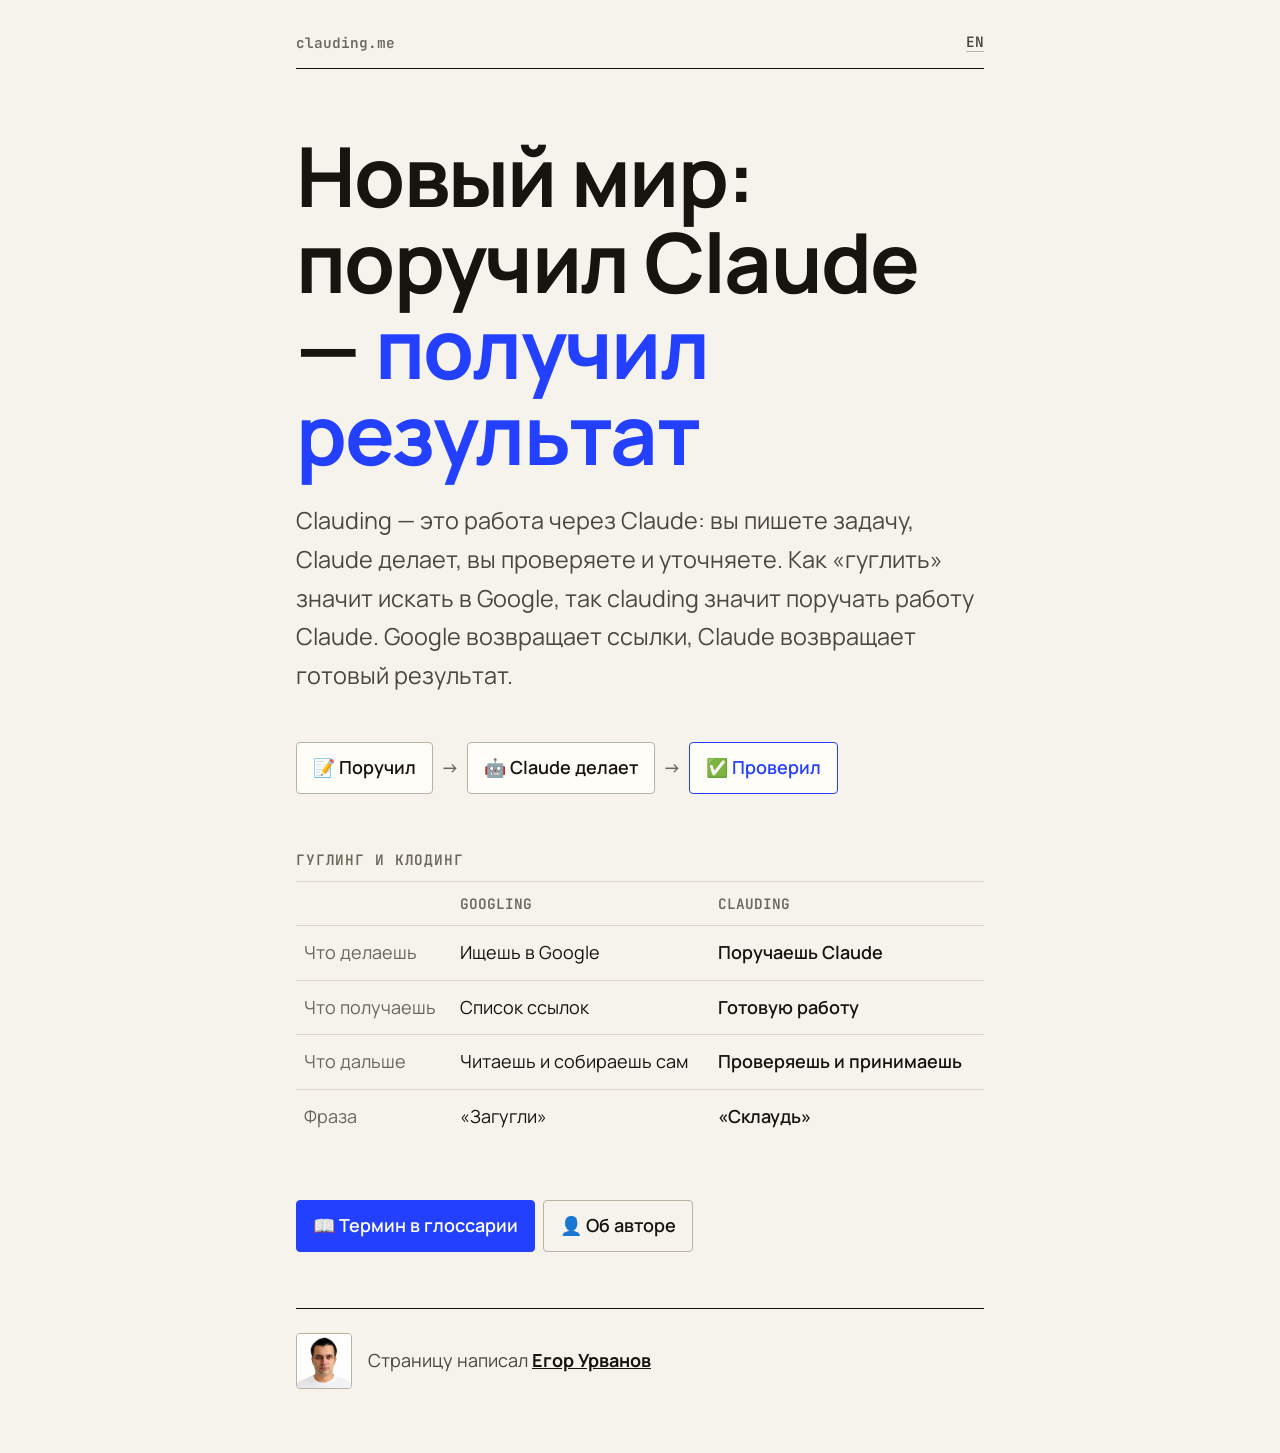
==== index.html @ 50341567 "Лендинг clauding.me: слоган, определение, аналогия с гуглингом (ru + en) Co-Authored-By: Claude Sonn" ====
<!doctype html>
<html lang="ru">
<head>
<meta charset="utf-8">
<meta name="viewport" content="width=device-width, initial-scale=1">
<title>Clauding — новый мир: поручил Claude, получил результат</title>
<meta name="description" content="Clauding — это работа через Claude: вы поручаете задачу, Claude делает, вы проверяете. Как «гуглить» значит искать в Google, так clauding значит поручать работу Claude.">
<link rel="canonical" href="https://clauding.me/">
<link rel="alternate" hreflang="ru" href="https://clauding.me/">
<link rel="alternate" hreflang="en" href="https://clauding.me/en/">
<link rel="icon" href="/favicon.svg" type="image/svg+xml">
<link rel="preconnect" href="https://fonts.googleapis.com"><link rel="preconnect" href="https://fonts.gstatic.com" crossorigin>
<link rel="stylesheet" href="https://fonts.googleapis.com/css2?family=Manrope:wght@400;600;700&family=JetBrains+Mono:wght@600&display=swap">
<link rel="stylesheet" href="/style.css">
<script type="application/ld+json">{"@context":"https://schema.org","@type":"DefinedTerm","name":"Clauding","description":"Clauding — это работа через Claude: вы поручаете задачу, Claude делает, вы проверяете. Как «гуглить» значит искать в Google, так clauding значит поручать работу Claude.","inDefinedTermSet":"https://urvanov.com/materials/glossary/","url":"https://clauding.me/","author":{"@type":"Person","name":"Егор Урванов","url":"https://urvanov.com/"}}</script>
</head>
<body>
<main>
<div class="top"><span>clauding.me</span><a href="/en/">EN</a></div>
<h1>Новый мир: поручил Claude — <em>получил результат</em></h1>
<p class="lead">Clauding — это работа через Claude: вы пишете задачу, Claude делает, вы проверяете и уточняете. Как «гуглить» значит искать в Google, так clauding значит поручать работу Claude. Google возвращает ссылки, Claude возвращает готовый результат.</p>
<ul class="flow"><li>📝 Поручил</li><li class="ar">→</li><li>🤖 Claude делает</li><li class="ar">→</li><li class="ok">✅ Проверил</li></ul>
<p class="lbl">Гуглинг и клодинг</p>
<table><tr><th></th><th>Googling</th><th>Clauding</th></tr><tr><td>Что делаешь</td><td>Ищешь в Google</td><td>Поручаешь Claude</td></tr><tr><td>Что получаешь</td><td>Список ссылок</td><td>Готовую работу</td></tr><tr><td>Что дальше</td><td>Читаешь и собираешь сам</td><td>Проверяешь и принимаешь</td></tr><tr><td>Фраза</td><td>«Загугли»</td><td>«Склаудь»</td></tr></table>
<div class="btns"><a class="btn p" href="https://urvanov.com/materials/glossary/clauding/">📖 Термин в глоссарии</a><a class="btn" href="https://urvanov.com/">👤 Об авторе</a></div>
<div class="by"><img src="/egor.jpg" alt="" width="56" height="56"><span>Страницу написал <a href="https://urvanov.com/">Егор Урванов</a></span></div>
</main>
</body>
</html>
---- style.css ----
:root{--bg:#f6f3ec;--surface:#fffdf8;--ink:#15140f;--ink-2:#4a473e;--ink-3:#6a675b;--line:#ddd7c9;--line-2:#b9b2a1;--accent:#2440ff;--on-accent:#fff}
@media (prefers-color-scheme:dark){:root:not([data-theme="light"]){--bg:#0e0e0c;--surface:#171714;--ink:#f0ede3;--ink-2:#c6c2b5;--ink-3:#9a968a;--line:#2d2c27;--line-2:#57554b;--accent:#8b9bff;--on-accent:#0e0e0c}}
*{box-sizing:border-box}
html,body{margin:0;background:var(--bg);color:var(--ink);font:18px/1.65 'Manrope','Inter',system-ui,sans-serif;-webkit-font-smoothing:antialiased}
main{max-width:720px;margin:0 auto;padding:32px 16px 64px}
.top{display:flex;justify-content:space-between;align-items:center;font:600 .8rem 'JetBrains Mono',ui-monospace,monospace;color:var(--ink-3);padding-bottom:16px;border-bottom:1px solid var(--ink)}
.top a{color:var(--ink-2);text-decoration:none;border-bottom:1px solid var(--line-2)}
.top a:hover{color:var(--ink);border-color:var(--accent)}
h1{font-size:clamp(2.4rem,9vw,4.6rem);line-height:1.04;letter-spacing:-.02em;margin:64px 0 24px;font-weight:700}
h1 em{font-style:normal;color:var(--accent)}
.lead{font-size:1.3rem;color:var(--ink-2);margin:0 0 48px;max-width:34em}
.flow{display:flex;flex-wrap:wrap;align-items:center;gap:8px;margin:0 0 56px;padding:0;list-style:none}
.flow li{padding:10px 16px;border:1px solid var(--line-2);border-radius:4px;background:var(--surface);font-weight:600}
.flow .ar{border:0;background:none;padding:0;color:var(--ink-3)}
.flow .ok{border-color:var(--accent);color:var(--accent)}
.lbl{font:600 .8rem 'JetBrains Mono',ui-monospace,monospace;color:var(--ink-3);text-transform:uppercase;letter-spacing:.06em;margin:0 0 12px}
table{width:100%;border-collapse:collapse;margin:0 0 56px;font-size:1rem}
th,td{text-align:left;padding:12px 8px;border-top:1px solid var(--line)}
th{font:600 .8rem 'JetBrains Mono',ui-monospace,monospace;color:var(--ink-3);text-transform:uppercase}
td:first-child{color:var(--ink-3)}
td:last-child{font-weight:600}
.btns{display:flex;flex-wrap:wrap;gap:8px;margin:0 0 56px}
.btn{display:inline-block;padding:10px 16px;border:1px solid var(--line-2);border-radius:4px;color:var(--ink);text-decoration:none;font-weight:600;font-size:1rem}
.btn:hover{border-color:var(--accent)}
.btn.p{background:var(--accent);border-color:var(--accent);color:var(--on-accent)}
.by{display:flex;align-items:center;gap:16px;padding-top:24px;border-top:1px solid var(--ink);font-size:1rem;color:var(--ink-2)}
.by img{width:56px;height:56px;border-radius:4px;object-fit:cover;border:1px solid var(--line-2)}
.by a{color:var(--ink);font-weight:700}
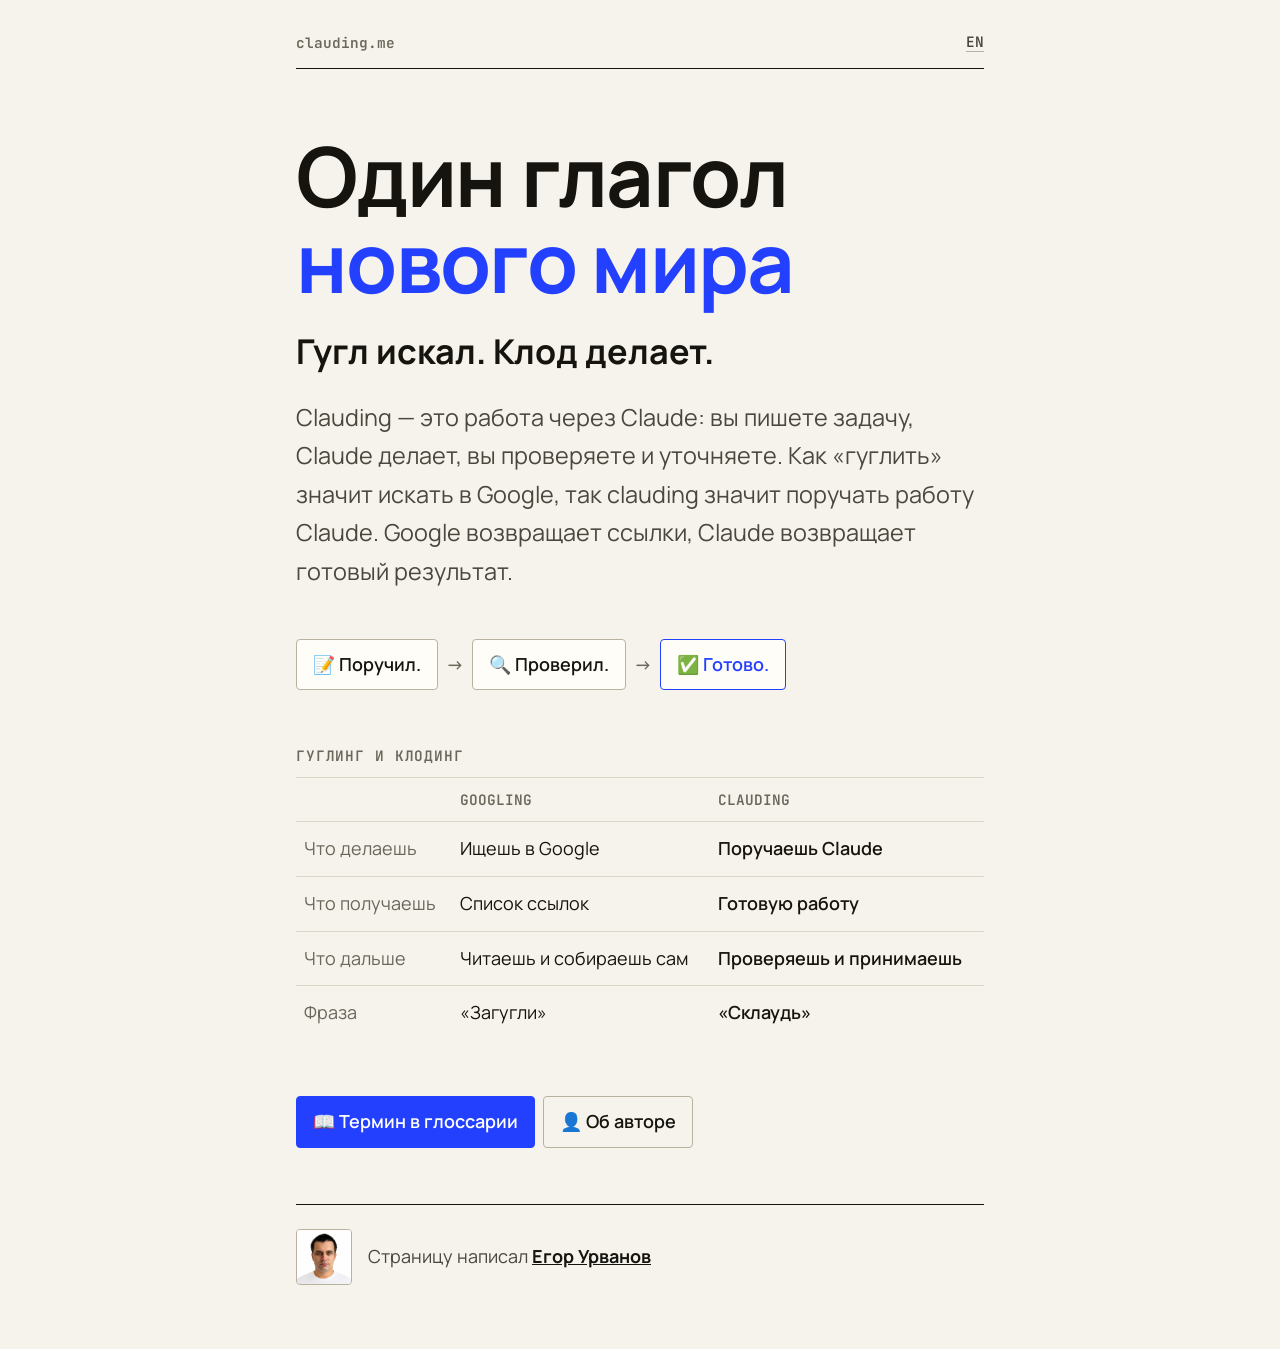
==== commit 6ff68220: "Лозунг «Один глагол нового мира», подзаголовок «Гугл искал. Клод делает.», цепочка «Поручил. Провери" ====
--- a/index.html
+++ b/index.html
@@ -3,7 +3,7 @@
 <head>
 <meta charset="utf-8">
 <meta name="viewport" content="width=device-width, initial-scale=1">
-<title>Clauding — новый мир: поручил Claude, получил результат</title>
+<title>Clauding — один глагол нового мира: Гугл искал, Клод делает</title>
 <meta name="description" content="Clauding — это работа через Claude: вы поручаете задачу, Claude делает, вы проверяете. Как «гуглить» значит искать в Google, так clauding значит поручать работу Claude.">
 <link rel="canonical" href="https://clauding.me/">
 <link rel="alternate" hreflang="ru" href="https://clauding.me/">
@@ -17,9 +17,10 @@
 <body>
 <main>
 <div class="top"><span>clauding.me</span><a href="/en/">EN</a></div>
-<h1>Новый мир: поручил Claude — <em>получил результат</em></h1>
+<h1>Один глагол <em>нового мира</em></h1>
+<p class="sub">Гугл искал. Клод делает.</p>
 <p class="lead">Clauding — это работа через Claude: вы пишете задачу, Claude делает, вы проверяете и уточняете. Как «гуглить» значит искать в Google, так clauding значит поручать работу Claude. Google возвращает ссылки, Claude возвращает готовый результат.</p>
-<ul class="flow"><li>📝 Поручил</li><li class="ar">→</li><li>🤖 Claude делает</li><li class="ar">→</li><li class="ok">✅ Проверил</li></ul>
+<ul class="flow"><li>📝 Поручил.</li><li class="ar">→</li><li>🔍 Проверил.</li><li class="ar">→</li><li class="ok">✅ Готово.</li></ul>
 <p class="lbl">Гуглинг и клодинг</p>
 <table><tr><th></th><th>Googling</th><th>Clauding</th></tr><tr><td>Что делаешь</td><td>Ищешь в Google</td><td>Поручаешь Claude</td></tr><tr><td>Что получаешь</td><td>Список ссылок</td><td>Готовую работу</td></tr><tr><td>Что дальше</td><td>Читаешь и собираешь сам</td><td>Проверяешь и принимаешь</td></tr><tr><td>Фраза</td><td>«Загугли»</td><td>«Склаудь»</td></tr></table>
 <div class="btns"><a class="btn p" href="https://urvanov.com/materials/glossary/clauding/">📖 Термин в глоссарии</a><a class="btn" href="https://urvanov.com/">👤 Об авторе</a></div>
--- a/style.css
+++ b/style.css
@@ -8,6 +8,7 @@
 .top a:hover{color:var(--ink);border-color:var(--accent)}
 h1{font-size:clamp(2.4rem,9vw,4.6rem);line-height:1.04;letter-spacing:-.02em;margin:64px 0 24px;font-weight:700}
 h1 em{font-style:normal;color:var(--accent)}
+.sub{font-size:clamp(1.4rem,3.6vw,1.9rem);font-weight:700;line-height:1.3;margin:0 0 24px}
 .lead{font-size:1.3rem;color:var(--ink-2);margin:0 0 48px;max-width:34em}
 .flow{display:flex;flex-wrap:wrap;align-items:center;gap:8px;margin:0 0 56px;padding:0;list-style:none}
 .flow li{padding:10px 16px;border:1px solid var(--line-2);border-radius:4px;background:var(--surface);font-weight:600}
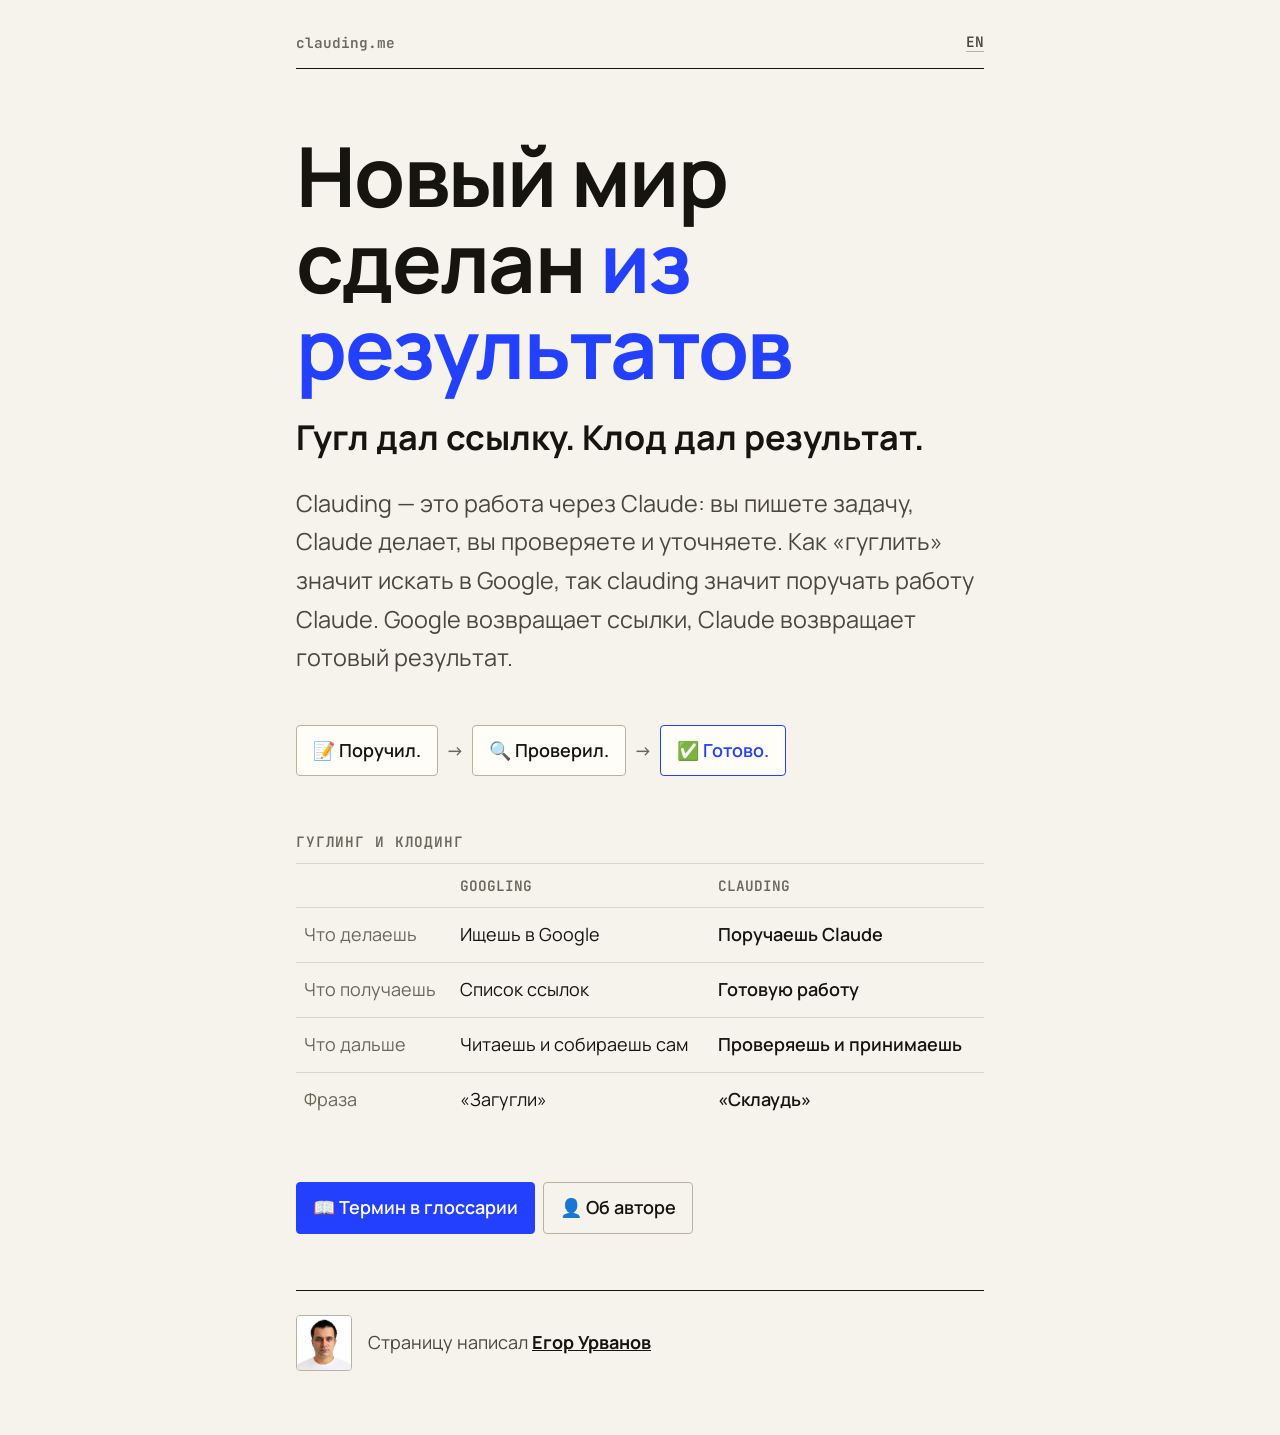
==== commit eabf2175: "Лозунг «Новый мир сделан из результатов», подзаголовок «Гугл дал ссылку. Клод дал результат.» (ru + " ====
--- a/index.html
+++ b/index.html
@@ -3,7 +3,7 @@
 <head>
 <meta charset="utf-8">
 <meta name="viewport" content="width=device-width, initial-scale=1">
-<title>Clauding — один глагол нового мира: Гугл искал, Клод делает</title>
+<title>Clauding — новый мир сделан из результатов</title>
 <meta name="description" content="Clauding — это работа через Claude: вы поручаете задачу, Claude делает, вы проверяете. Как «гуглить» значит искать в Google, так clauding значит поручать работу Claude.">
 <link rel="canonical" href="https://clauding.me/">
 <link rel="alternate" hreflang="ru" href="https://clauding.me/">
@@ -17,8 +17,8 @@
 <body>
 <main>
 <div class="top"><span>clauding.me</span><a href="/en/">EN</a></div>
-<h1>Один глагол <em>нового мира</em></h1>
-<p class="sub">Гугл искал. Клод делает.</p>
+<h1>Новый мир сделан <em>из результатов</em></h1>
+<p class="sub">Гугл дал ссылку. Клод дал результат.</p>
 <p class="lead">Clauding — это работа через Claude: вы пишете задачу, Claude делает, вы проверяете и уточняете. Как «гуглить» значит искать в Google, так clauding значит поручать работу Claude. Google возвращает ссылки, Claude возвращает готовый результат.</p>
 <ul class="flow"><li>📝 Поручил.</li><li class="ar">→</li><li>🔍 Проверил.</li><li class="ar">→</li><li class="ok">✅ Готово.</li></ul>
 <p class="lbl">Гуглинг и клодинг</p>
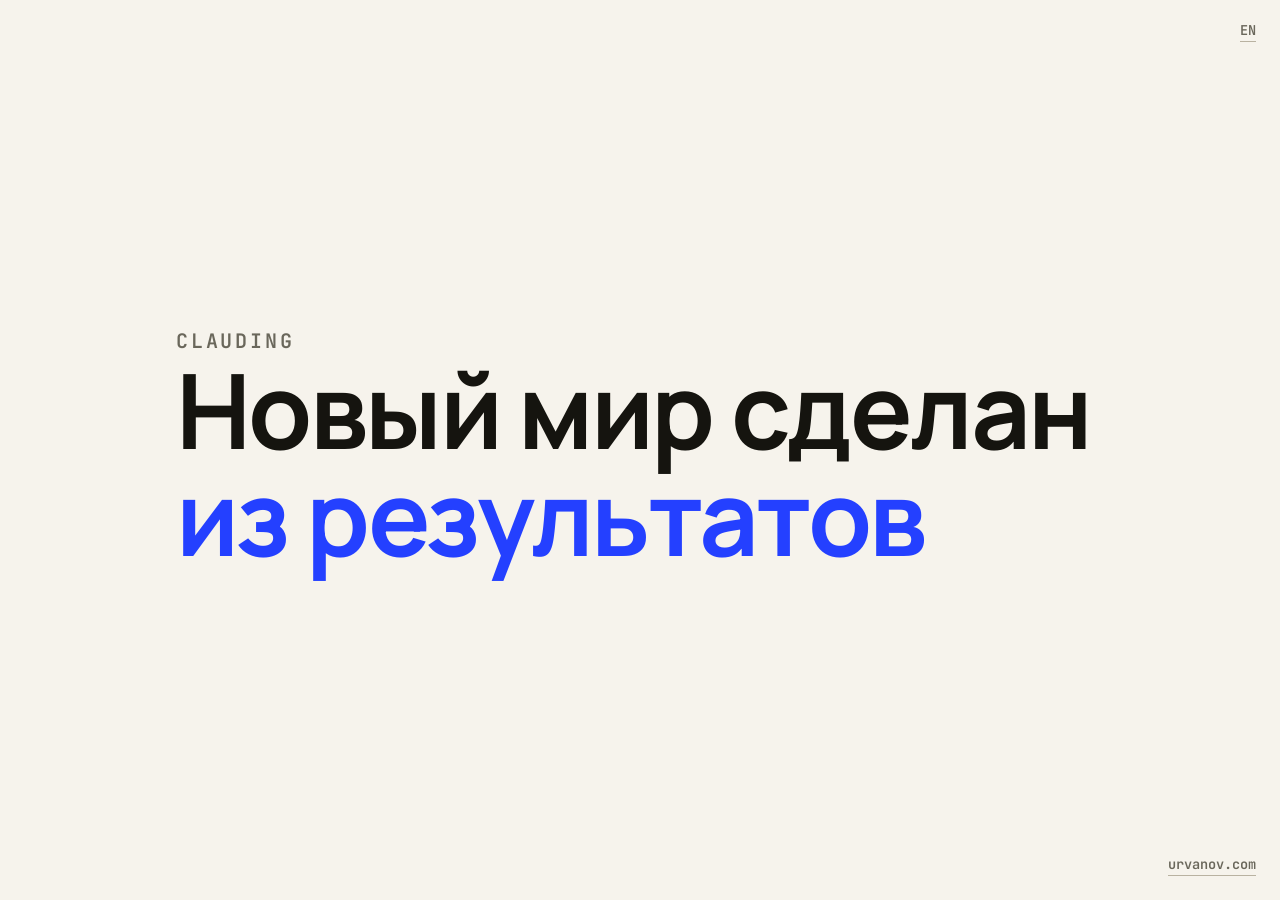
==== commit 1e850d74: "Только слово, лозунг и ссылка в углу: убраны определение, таблица, кнопки и подпись Co-Authored-By: " ====
--- a/index.html
+++ b/index.html
@@ -10,21 +10,16 @@
 <link rel="alternate" hreflang="en" href="https://clauding.me/en/">
 <link rel="icon" href="/favicon.svg" type="image/svg+xml">
 <link rel="preconnect" href="https://fonts.googleapis.com"><link rel="preconnect" href="https://fonts.gstatic.com" crossorigin>
-<link rel="stylesheet" href="https://fonts.googleapis.com/css2?family=Manrope:wght@400;600;700&family=JetBrains+Mono:wght@600&display=swap">
+<link rel="stylesheet" href="https://fonts.googleapis.com/css2?family=Manrope:wght@700&family=JetBrains+Mono:wght@600&display=swap">
 <link rel="stylesheet" href="/style.css">
 <script type="application/ld+json">{"@context":"https://schema.org","@type":"DefinedTerm","name":"Clauding","description":"Clauding — это работа через Claude: вы поручаете задачу, Claude делает, вы проверяете. Как «гуглить» значит искать в Google, так clauding значит поручать работу Claude.","inDefinedTermSet":"https://urvanov.com/materials/glossary/","url":"https://clauding.me/","author":{"@type":"Person","name":"Егор Урванов","url":"https://urvanov.com/"}}</script>
 </head>
 <body>
+<a class="lang" href="/en/">EN</a>
 <main>
-<div class="top"><span>clauding.me</span><a href="/en/">EN</a></div>
+<p class="word">Clauding</p>
 <h1>Новый мир сделан <em>из результатов</em></h1>
-<p class="sub">Гугл дал ссылку. Клод дал результат.</p>
-<p class="lead">Clauding — это работа через Claude: вы пишете задачу, Claude делает, вы проверяете и уточняете. Как «гуглить» значит искать в Google, так clauding значит поручать работу Claude. Google возвращает ссылки, Claude возвращает готовый результат.</p>
-<ul class="flow"><li>📝 Поручил.</li><li class="ar">→</li><li>🔍 Проверил.</li><li class="ar">→</li><li class="ok">✅ Готово.</li></ul>
-<p class="lbl">Гуглинг и клодинг</p>
-<table><tr><th></th><th>Googling</th><th>Clauding</th></tr><tr><td>Что делаешь</td><td>Ищешь в Google</td><td>Поручаешь Claude</td></tr><tr><td>Что получаешь</td><td>Список ссылок</td><td>Готовую работу</td></tr><tr><td>Что дальше</td><td>Читаешь и собираешь сам</td><td>Проверяешь и принимаешь</td></tr><tr><td>Фраза</td><td>«Загугли»</td><td>«Склаудь»</td></tr></table>
-<div class="btns"><a class="btn p" href="https://urvanov.com/materials/glossary/clauding/">📖 Термин в глоссарии</a><a class="btn" href="https://urvanov.com/">👤 Об авторе</a></div>
-<div class="by"><img src="/egor.jpg" alt="" width="56" height="56"><span>Страницу написал <a href="https://urvanov.com/">Егор Урванов</a></span></div>
 </main>
+<a class="corner" href="https://urvanov.com/materials/glossary/clauding/">urvanov.com</a>
 </body>
 </html>
--- a/style.css
+++ b/style.css
@@ -1,29 +1,13 @@
-:root{--bg:#f6f3ec;--surface:#fffdf8;--ink:#15140f;--ink-2:#4a473e;--ink-3:#6a675b;--line:#ddd7c9;--line-2:#b9b2a1;--accent:#2440ff;--on-accent:#fff}
-@media (prefers-color-scheme:dark){:root:not([data-theme="light"]){--bg:#0e0e0c;--surface:#171714;--ink:#f0ede3;--ink-2:#c6c2b5;--ink-3:#9a968a;--line:#2d2c27;--line-2:#57554b;--accent:#8b9bff;--on-accent:#0e0e0c}}
+:root{--bg:#f6f3ec;--ink:#15140f;--ink-3:#6a675b;--line-2:#b9b2a1;--accent:#2440ff}
+@media (prefers-color-scheme:dark){:root:not([data-theme="light"]){--bg:#0e0e0c;--ink:#f0ede3;--ink-3:#9a968a;--line-2:#57554b;--accent:#8b9bff}}
 *{box-sizing:border-box}
-html,body{margin:0;background:var(--bg);color:var(--ink);font:18px/1.65 'Manrope','Inter',system-ui,sans-serif;-webkit-font-smoothing:antialiased}
-main{max-width:720px;margin:0 auto;padding:32px 16px 64px}
-.top{display:flex;justify-content:space-between;align-items:center;font:600 .8rem 'JetBrains Mono',ui-monospace,monospace;color:var(--ink-3);padding-bottom:16px;border-bottom:1px solid var(--ink)}
-.top a{color:var(--ink-2);text-decoration:none;border-bottom:1px solid var(--line-2)}
-.top a:hover{color:var(--ink);border-color:var(--accent)}
-h1{font-size:clamp(2.4rem,9vw,4.6rem);line-height:1.04;letter-spacing:-.02em;margin:64px 0 24px;font-weight:700}
+html,body{margin:0;min-height:100%;background:var(--bg);color:var(--ink);font-family:'Manrope','Inter',system-ui,sans-serif;-webkit-font-smoothing:antialiased}
+body{min-height:100vh;display:flex;flex-direction:column}
+main{flex:1;display:flex;flex-direction:column;justify-content:center;max-width:960px;width:100%;margin:0 auto;padding:96px 16px}
+.word{margin:0 0 .25em;font:600 clamp(1rem,2.2vw,1.25rem)/1 'JetBrains Mono',ui-monospace,monospace;letter-spacing:.14em;text-transform:uppercase;color:var(--ink-3)}
+h1{margin:0;font-size:clamp(2.8rem,10vw,6.5rem);line-height:1.02;letter-spacing:-.025em;font-weight:700}
 h1 em{font-style:normal;color:var(--accent)}
-.sub{font-size:clamp(1.4rem,3.6vw,1.9rem);font-weight:700;line-height:1.3;margin:0 0 24px}
-.lead{font-size:1.3rem;color:var(--ink-2);margin:0 0 48px;max-width:34em}
-.flow{display:flex;flex-wrap:wrap;align-items:center;gap:8px;margin:0 0 56px;padding:0;list-style:none}
-.flow li{padding:10px 16px;border:1px solid var(--line-2);border-radius:4px;background:var(--surface);font-weight:600}
-.flow .ar{border:0;background:none;padding:0;color:var(--ink-3)}
-.flow .ok{border-color:var(--accent);color:var(--accent)}
-.lbl{font:600 .8rem 'JetBrains Mono',ui-monospace,monospace;color:var(--ink-3);text-transform:uppercase;letter-spacing:.06em;margin:0 0 12px}
-table{width:100%;border-collapse:collapse;margin:0 0 56px;font-size:1rem}
-th,td{text-align:left;padding:12px 8px;border-top:1px solid var(--line)}
-th{font:600 .8rem 'JetBrains Mono',ui-monospace,monospace;color:var(--ink-3);text-transform:uppercase}
-td:first-child{color:var(--ink-3)}
-td:last-child{font-weight:600}
-.btns{display:flex;flex-wrap:wrap;gap:8px;margin:0 0 56px}
-.btn{display:inline-block;padding:10px 16px;border:1px solid var(--line-2);border-radius:4px;color:var(--ink);text-decoration:none;font-weight:600;font-size:1rem}
-.btn:hover{border-color:var(--accent)}
-.btn.p{background:var(--accent);border-color:var(--accent);color:var(--on-accent)}
-.by{display:flex;align-items:center;gap:16px;padding-top:24px;border-top:1px solid var(--ink);font-size:1rem;color:var(--ink-2)}
-.by img{width:56px;height:56px;border-radius:4px;object-fit:cover;border:1px solid var(--line-2)}
-.by a{color:var(--ink);font-weight:700}
+.lang,.corner{position:fixed;font:600 .85rem/1 'JetBrains Mono',ui-monospace,monospace;color:var(--ink-3);text-decoration:none;border-bottom:1px solid var(--line-2);padding-bottom:3px}
+.lang{top:24px;right:24px}
+.corner{bottom:24px;right:24px}
+.lang:hover,.corner:hover{color:var(--ink);border-color:var(--accent)}
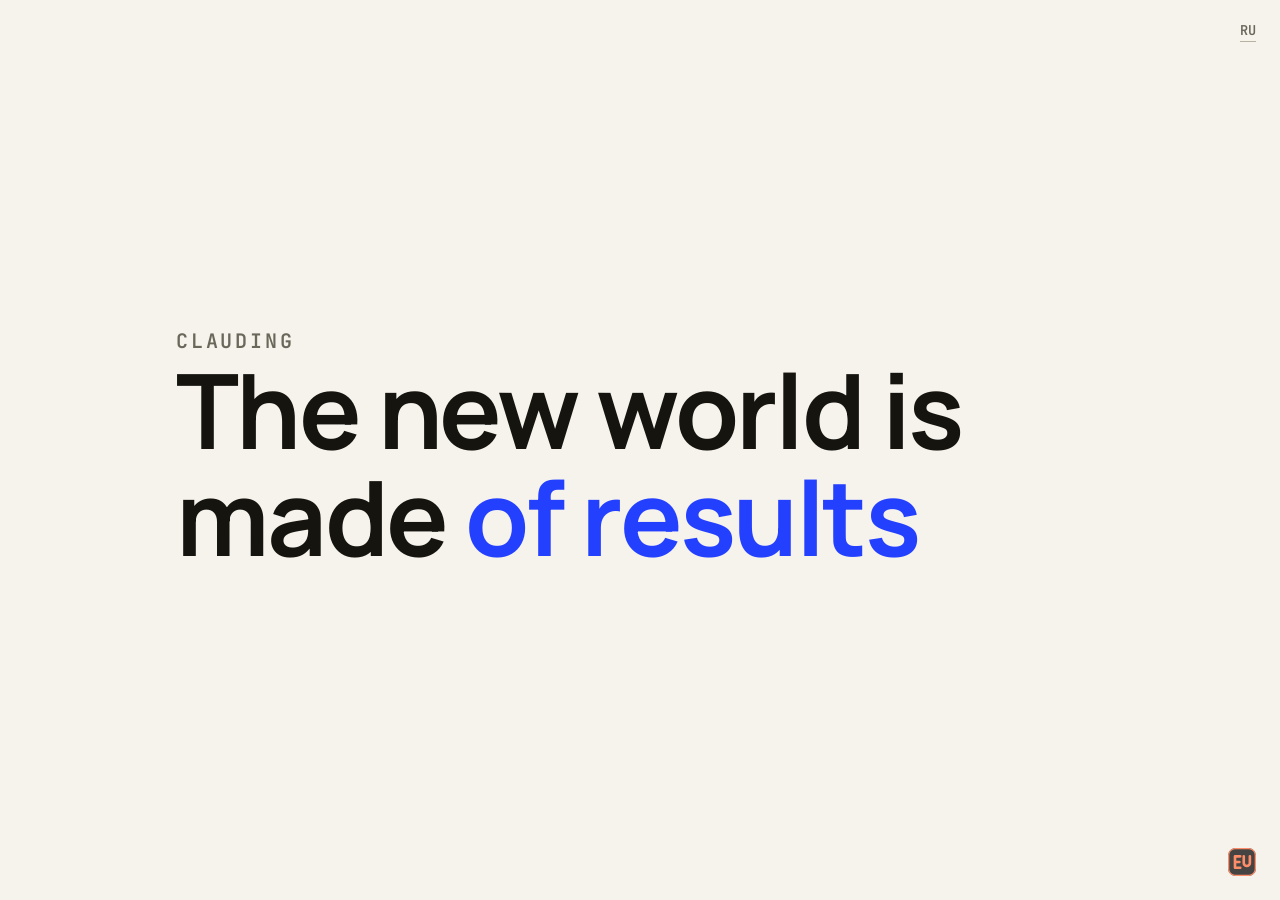
==== commit d6e606b2: "Английский в корне, русский на /ru/; ссылка в углу — иконка сайта вместо текста Co-Authored-By: Clau" ====
--- a/index.html
+++ b/index.html
@@ -1,25 +1,25 @@
 <!doctype html>
-<html lang="ru">
+<html lang="en">
 <head>
 <meta charset="utf-8">
 <meta name="viewport" content="width=device-width, initial-scale=1">
-<title>Clauding — новый мир сделан из результатов</title>
-<meta name="description" content="Clauding — это работа через Claude: вы поручаете задачу, Claude делает, вы проверяете. Как «гуглить» значит искать в Google, так clauding значит поручать работу Claude.">
+<title>Clauding: the new world is made of results</title>
+<meta name="description" content="Clauding means working through Claude: you hand over the task, Claude does it, you review it. As “to google” means to search with Google, clauding means to hand work to Claude.">
 <link rel="canonical" href="https://clauding.me/">
-<link rel="alternate" hreflang="ru" href="https://clauding.me/">
-<link rel="alternate" hreflang="en" href="https://clauding.me/en/">
+<link rel="alternate" hreflang="ru" href="https://clauding.me/ru/">
+<link rel="alternate" hreflang="en" href="https://clauding.me/"><link rel="alternate" hreflang="x-default" href="https://clauding.me/">
 <link rel="icon" href="/favicon.svg" type="image/svg+xml">
 <link rel="preconnect" href="https://fonts.googleapis.com"><link rel="preconnect" href="https://fonts.gstatic.com" crossorigin>
 <link rel="stylesheet" href="https://fonts.googleapis.com/css2?family=Manrope:wght@700&family=JetBrains+Mono:wght@600&display=swap">
 <link rel="stylesheet" href="/style.css">
-<script type="application/ld+json">{"@context":"https://schema.org","@type":"DefinedTerm","name":"Clauding","description":"Clauding — это работа через Claude: вы поручаете задачу, Claude делает, вы проверяете. Как «гуглить» значит искать в Google, так clauding значит поручать работу Claude.","inDefinedTermSet":"https://urvanov.com/materials/glossary/","url":"https://clauding.me/","author":{"@type":"Person","name":"Егор Урванов","url":"https://urvanov.com/"}}</script>
+<script type="application/ld+json">{"@context":"https://schema.org","@type":"DefinedTerm","name":"Clauding","description":"Clauding means working through Claude: you hand over the task, Claude does it, you review it. As “to google” means to search with Google, clauding means to hand work to Claude.","inDefinedTermSet":"https://urvanov.com/materials/glossary/","url":"https://clauding.me/","author":{"@type":"Person","name":"Egor Urvanov","url":"https://urvanov.com/"}}</script>
 </head>
 <body>
-<a class="lang" href="/en/">EN</a>
+<a class="lang" href="/ru/">RU</a>
 <main>
 <p class="word">Clauding</p>
-<h1>Новый мир сделан <em>из результатов</em></h1>
+<h1>The new world is made <em>of results</em></h1>
 </main>
-<a class="corner" href="https://urvanov.com/materials/glossary/clauding/">urvanov.com</a>
+<a class="corner" href="https://urvanov.com/en/materials/glossary/clauding/" aria-label="urvanov.com" title="urvanov.com"><img src="/favicon.svg" alt="" width="28" height="28"></a>
 </body>
 </html>
--- a/style.css
+++ b/style.css
@@ -7,7 +7,8 @@
 .word{margin:0 0 .25em;font:600 clamp(1rem,2.2vw,1.25rem)/1 'JetBrains Mono',ui-monospace,monospace;letter-spacing:.14em;text-transform:uppercase;color:var(--ink-3)}
 h1{margin:0;font-size:clamp(2.8rem,10vw,6.5rem);line-height:1.02;letter-spacing:-.025em;font-weight:700}
 h1 em{font-style:normal;color:var(--accent)}
-.lang,.corner{position:fixed;font:600 .85rem/1 'JetBrains Mono',ui-monospace,monospace;color:var(--ink-3);text-decoration:none;border-bottom:1px solid var(--line-2);padding-bottom:3px}
-.lang{top:24px;right:24px}
-.corner{bottom:24px;right:24px}
-.lang:hover,.corner:hover{color:var(--ink);border-color:var(--accent)}
+.lang{position:fixed;top:24px;right:24px;font:600 .85rem/1 'JetBrains Mono',ui-monospace,monospace;color:var(--ink-3);text-decoration:none;border-bottom:1px solid var(--line-2);padding-bottom:3px}
+.corner{position:fixed;bottom:24px;right:24px;display:block;line-height:0;opacity:.75}
+.corner img{display:block;width:28px;height:28px;border-radius:7px}
+.lang:hover{color:var(--ink);border-color:var(--accent)}
+.corner:hover{opacity:1}
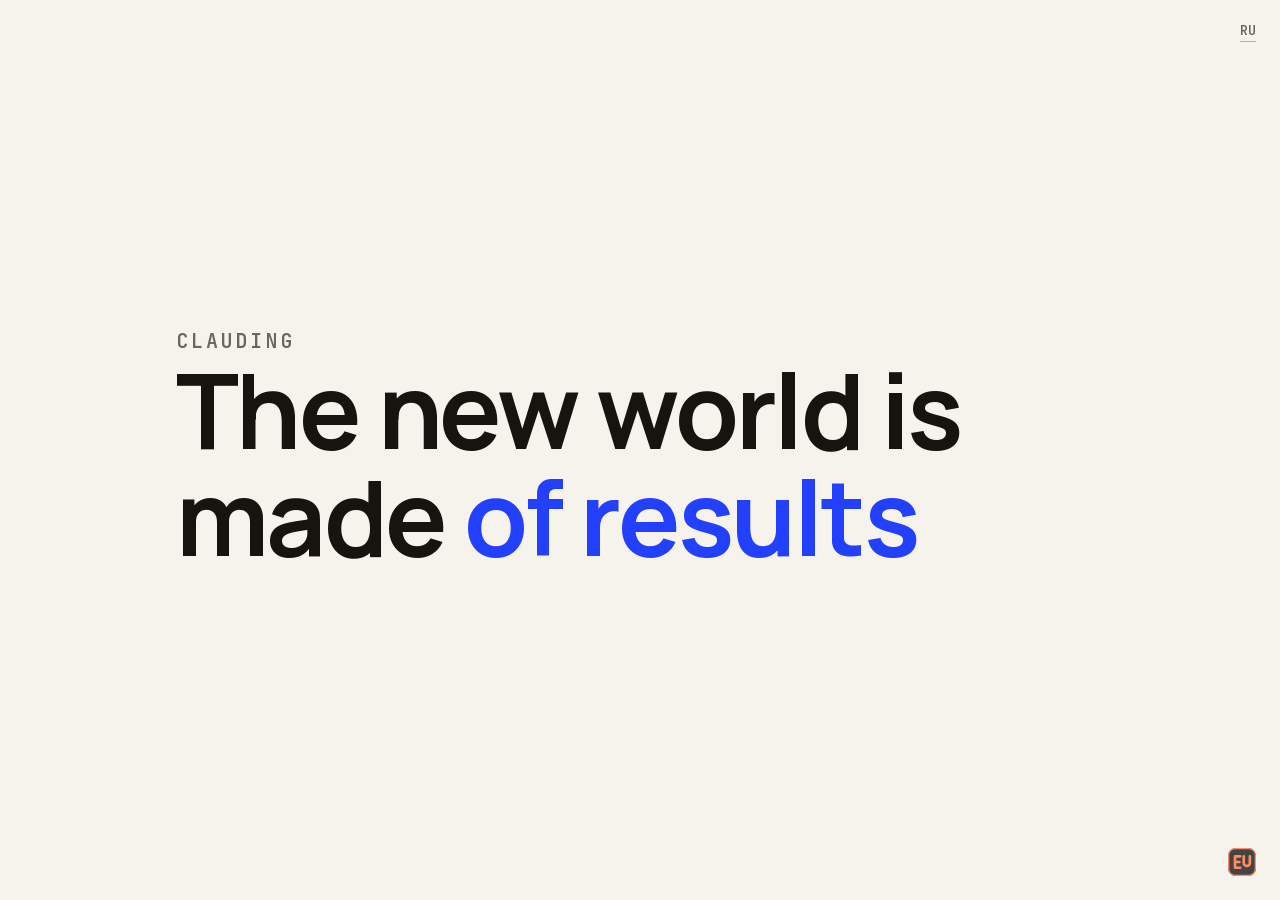
==== commit 3935fc2c: "Шрифты на самом сайте, обрезаны до нужных букв и грузятся заранее: заголовок больше не прыгает Co-Au" ====
--- a/index.html
+++ b/index.html
@@ -9,8 +9,8 @@
 <link rel="alternate" hreflang="ru" href="https://clauding.me/ru/">
 <link rel="alternate" hreflang="en" href="https://clauding.me/"><link rel="alternate" hreflang="x-default" href="https://clauding.me/">
 <link rel="icon" href="/favicon.svg" type="image/svg+xml">
-<link rel="preconnect" href="https://fonts.googleapis.com"><link rel="preconnect" href="https://fonts.gstatic.com" crossorigin>
-<link rel="stylesheet" href="https://fonts.googleapis.com/css2?family=Manrope:wght@700&family=JetBrains+Mono:wght@600&display=swap">
+<link rel="preload" href="/fonts/manrope-700.woff2" as="font" type="font/woff2" crossorigin>
+<link rel="preload" href="/fonts/jbmono-600.woff2" as="font" type="font/woff2" crossorigin>
 <link rel="stylesheet" href="/style.css">
 <script type="application/ld+json">{"@context":"https://schema.org","@type":"DefinedTerm","name":"Clauding","description":"Clauding means working through Claude: you hand over the task, Claude does it, you review it. As “to google” means to search with Google, clauding means to hand work to Claude.","inDefinedTermSet":"https://urvanov.com/materials/glossary/","url":"https://clauding.me/","author":{"@type":"Person","name":"Egor Urvanov","url":"https://urvanov.com/"}}</script>
 </head>
--- a/style.css
+++ b/style.css
@@ -1,3 +1,5 @@
+@font-face{font-family:'Manrope';font-weight:700;font-display:block;src:url(/fonts/manrope-700.woff2) format('woff2')}
+@font-face{font-family:'JetBrains Mono';font-weight:600;font-display:block;src:url(/fonts/jbmono-600.woff2) format('woff2')}
 :root{--bg:#f6f3ec;--ink:#15140f;--ink-3:#6a675b;--line-2:#b9b2a1;--accent:#2440ff}
 @media (prefers-color-scheme:dark){:root:not([data-theme="light"]){--bg:#0e0e0c;--ink:#f0ede3;--ink-3:#9a968a;--line-2:#57554b;--accent:#8b9bff}}
 *{box-sizing:border-box}
